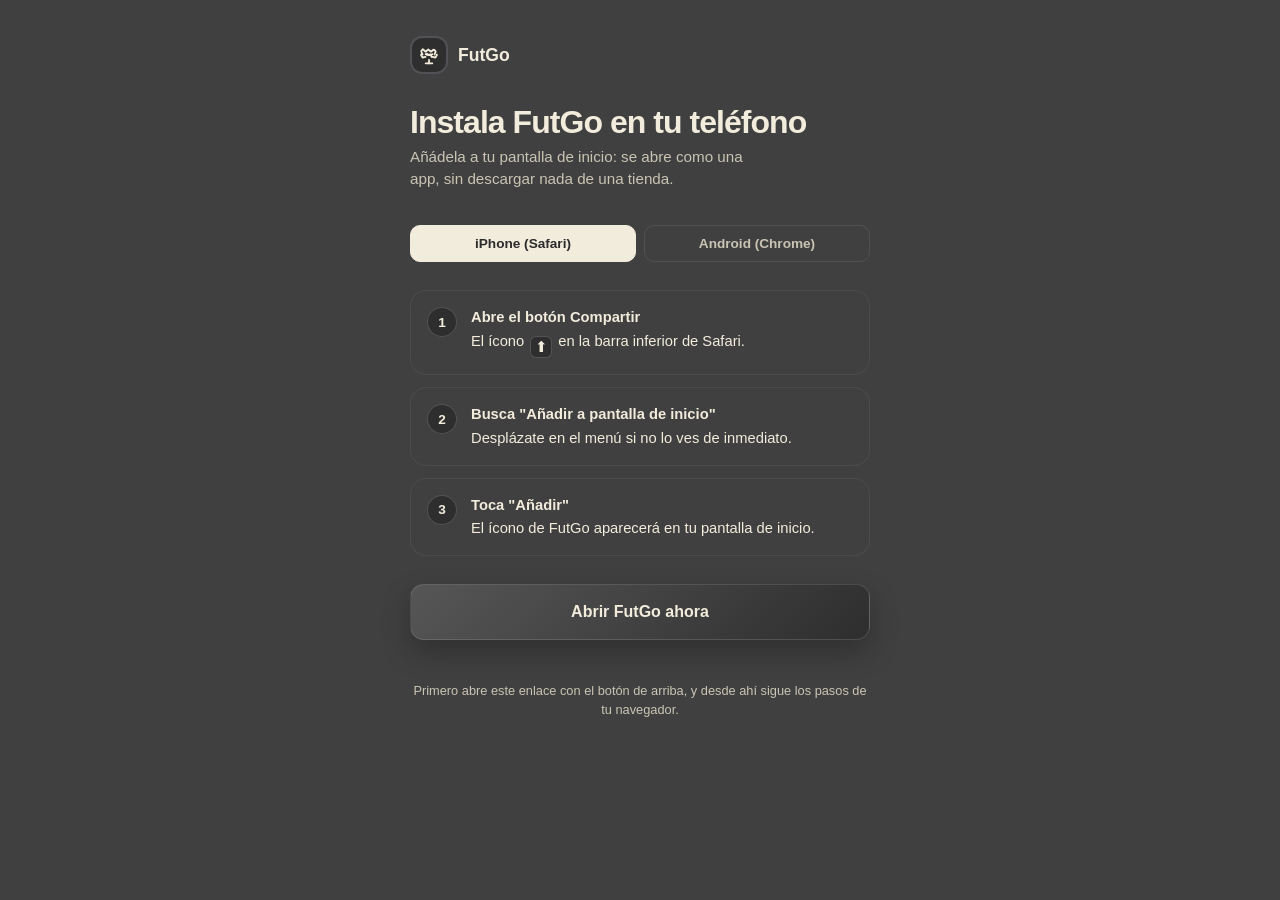
==== install/index.html @ bc7f9eb2 "Add install instructions page" ====
<!doctype html>
<html lang="es">
<head>
<meta charset="utf-8">
<meta name="viewport" content="width=device-width, initial-scale=1, viewport-fit=cover, maximum-scale=1">
<meta name="claude:viewport-fit-sides" content="cover">
<title>Instalar FutGo</title>
<style>
  :root{
    --bg:#404040; --panel:#4a4a4a; --fg:#F2ECDD; --muted:#c9c4b4; --accent:#F2ECDD;
    padding-top:env(safe-area-inset-top,0px); padding-bottom:env(safe-area-inset-bottom,0px);
  }
  *{box-sizing:border-box}
  body{margin:0;background:var(--bg);color:var(--fg);font-family:-apple-system,BlinkMacSystemFont,"Segoe UI",sans-serif;
    padding-top:max(16px,env(safe-area-inset-top,0px));
    padding-bottom:max(24px,env(safe-area-inset-bottom,0px));
    padding-left:max(16px,env(safe-area-inset-left,0px));
    padding-right:max(16px,env(safe-area-inset-right,0px));
    min-height:100dvh}
  .wrap{max-width:460px;margin:0 auto;display:flex;flex-direction:column;gap:28px;padding-top:20px}
  .brand{display:flex;align-items:center;gap:10px;font-weight:800;font-size:1.1rem}
  .brand .logo{width:38px;height:38px;border-radius:32%;background:#2e2e2e;display:grid;place-items:center;border:2px solid #969aa355}
  .brand svg{width:20px;height:20px;color:var(--fg)}
  h1{font-size:2rem;line-height:1.05;margin:4px 0 6px;font-weight:800;letter-spacing:-0.03em;text-wrap:balance}
  p.lead{margin:0;color:var(--muted);font-size:.95rem;line-height:1.5;max-width:40ch}
  .tabs{display:flex;gap:8px;margin-top:6px}
  .tab{flex:1;padding:10px 6px;border-radius:10px;border:1px solid #969aa330;background:#40404000;color:var(--muted);font-weight:700;font-size:.85rem;text-align:center;cursor:pointer}
  .tab.active{background:var(--fg);color:#2b2b2b;border-color:var(--fg)}
  .steps{display:grid;gap:12px}
  .step{display:flex;gap:14px;align-items:flex-start;background:#4040400c;border:1px solid #969aa31f;border-radius:16px;padding:16px}
  .step .num{flex:0 0 auto;width:30px;height:30px;border-radius:50%;background:#2e2e2e;border:1px solid #969aa355;display:grid;place-items:center;font-weight:800;font-size:.85rem}
  .step .txt{font-size:.92rem;line-height:1.45}
  .step .txt b{display:block;margin-bottom:2px}
  .icon-inline{display:inline-flex;align-items:center;justify-content:center;width:22px;height:22px;border-radius:6px;background:#2e2e2e;border:1px solid #969aa355;vertical-align:-6px;margin:0 2px}
  .panel{display:none}
  .panel.active{display:grid;gap:12px}
  a.cta{display:flex;align-items:center;justify-content:center;gap:10px;height:56px;border-radius:14px;background:linear-gradient(135deg,#565656,#2e2e2e);color:var(--fg);text-decoration:none;font-weight:800;font-size:1rem;box-shadow:0 12px 28px #12121255;border:1px solid #969aa340}
  .note{color:var(--muted);font-size:.8rem;text-align:center;line-height:1.5}
</style>
</head>
<body>
<div class="wrap">
  <div class="brand">
    <div class="logo"><svg viewBox="0 0 24 24" fill="none" stroke="currentColor" stroke-width="2.2" stroke-linecap="round" stroke-linejoin="round"><path d="M16.05 10.966a5 2.5 0 0 1-8.1 0"/><path d="M9.065 10.916a.5.5 0 0 1 .877-.329l1.373 1.373a.5.5 0 0 0 .615.076l1.299-.772a.5.5 0 0 1 .716.233l1.165 2.687"/><path d="m18.717 11.4 1.249-3.577a.498.498 0 0 0-.154-.55l-1.883-1.643a.5.5 0 0 0-.642-.01l-2.605 2.165a.5.5 0 0 1-.661-.011l-2.552-2.287a.5.5 0 0 0-.667.002l-2.52 2.26a.5.5 0 0 1-.666.002l-2.738-2.46a.498.498 0 0 0-.65-.01L2.892 7.287a.5.5 0 0 0-.144.564L4.283 11.4"/><path d="M2.748 11.402a.502.502 0 0 0-.242.737l1.618 2.628a.498.498 0 0 0 .523.225l3.14-.636"/><path d="m21.253 11.402.242.737-1.618 2.628a.498.498 0 0 1-.523.225l-3.14-.636"/><path d="M12 18v4"/><path d="M8 22h8"/></svg></div>
    <span>FutGo</span>
  </div>

  <div>
    <h1>Instala FutGo en tu teléfono</h1>
    <p class="lead">Añádela a tu pantalla de inicio: se abre como una app, sin descargar nada de una tienda.</p>
  </div>

  <div class="tabs">
    <div class="tab active" data-target="ios">iPhone (Safari)</div>
    <div class="tab" data-target="android">Android (Chrome)</div>
  </div>

  <div class="panel active" id="ios">
    <div class="steps">
      <div class="step"><div class="num">1</div><div class="txt"><b>Abre el botón Compartir</b>El ícono <span class="icon-inline" aria-hidden="true">⬆︎</span> en la barra inferior de Safari.</div></div>
      <div class="step"><div class="num">2</div><div class="txt"><b>Busca "Añadir a pantalla de inicio"</b>Desplázate en el menú si no lo ves de inmediato.</div></div>
      <div class="step"><div class="num">3</div><div class="txt"><b>Toca "Añadir"</b>El ícono de FutGo aparecerá en tu pantalla de inicio.</div></div>
    </div>
  </div>

  <div class="panel" id="android">
    <div class="steps">
      <div class="step"><div class="num">1</div><div class="txt"><b>Abre el menú ⋮</b>Arriba a la derecha en Chrome.</div></div>
      <div class="step"><div class="num">2</div><div class="txt"><b>Toca "Instalar app" o "Añadir a pantalla de inicio"</b>La opción exacta varía según tu versión de Chrome.</div></div>
      <div class="step"><div class="num">3</div><div class="txt"><b>Confirma "Instalar"</b>FutGo quedará instalada como una app normal.</div></div>
    </div>
  </div>

  <a class="cta" id="openBtn" href="../" target="_top">Abrir FutGo ahora</a>
  <p class="note">Primero abre este enlace con el botón de arriba, y desde ahí sigue los pasos de tu navegador.</p>
</div>
<script>
  try{
    const tabs=document.querySelectorAll('.tab');
    tabs.forEach(t=>t.addEventListener('click',()=>{
      tabs.forEach(x=>x.classList.remove('active'));
      document.querySelectorAll('.panel').forEach(p=>p.classList.remove('active'));
      t.classList.add('active');
      document.getElementById(t.dataset.target).classList.add('active');
    }));
    if(/Android/i.test(navigator.userAgent)){
      document.querySelector('.tab[data-target=android]').click();
    }
  }catch(e){}
</script>
</body>
</html>
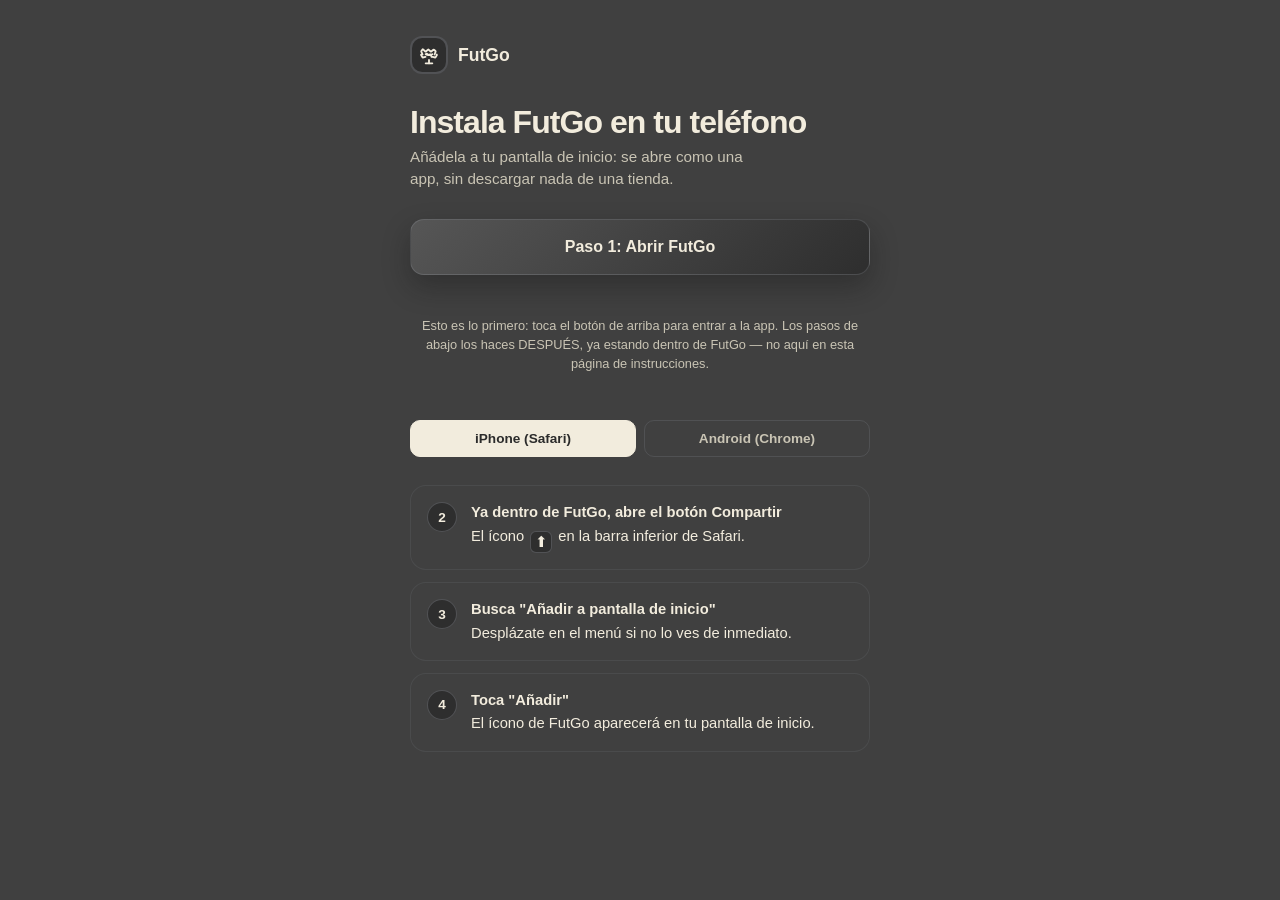
==== commit db474e87: "Clarify install page: open the app first, then Add to Home Screen" ====
--- a/install/index.html
+++ b/install/index.html
@@ -50,6 +50,9 @@
     <p class="lead">Añádela a tu pantalla de inicio: se abre como una app, sin descargar nada de una tienda.</p>
   </div>
 
+  <a class="cta" id="openBtn" href="../">Paso 1: Abrir FutGo</a>
+  <p class="note">Esto es lo primero: toca el botón de arriba para entrar a la app. Los pasos de abajo los haces DESPUÉS, ya estando dentro de FutGo — no aquí en esta página de instrucciones.</p>
+
   <div class="tabs">
     <div class="tab active" data-target="ios">iPhone (Safari)</div>
     <div class="tab" data-target="android">Android (Chrome)</div>
@@ -57,22 +60,19 @@
 
   <div class="panel active" id="ios">
     <div class="steps">
-      <div class="step"><div class="num">1</div><div class="txt"><b>Abre el botón Compartir</b>El ícono <span class="icon-inline" aria-hidden="true">⬆︎</span> en la barra inferior de Safari.</div></div>
-      <div class="step"><div class="num">2</div><div class="txt"><b>Busca "Añadir a pantalla de inicio"</b>Desplázate en el menú si no lo ves de inmediato.</div></div>
-      <div class="step"><div class="num">3</div><div class="txt"><b>Toca "Añadir"</b>El ícono de FutGo aparecerá en tu pantalla de inicio.</div></div>
+      <div class="step"><div class="num">2</div><div class="txt"><b>Ya dentro de FutGo, abre el botón Compartir</b>El ícono <span class="icon-inline" aria-hidden="true">⬆︎</span> en la barra inferior de Safari.</div></div>
+      <div class="step"><div class="num">3</div><div class="txt"><b>Busca "Añadir a pantalla de inicio"</b>Desplázate en el menú si no lo ves de inmediato.</div></div>
+      <div class="step"><div class="num">4</div><div class="txt"><b>Toca "Añadir"</b>El ícono de FutGo aparecerá en tu pantalla de inicio.</div></div>
     </div>
   </div>
 
   <div class="panel" id="android">
     <div class="steps">
-      <div class="step"><div class="num">1</div><div class="txt"><b>Abre el menú ⋮</b>Arriba a la derecha en Chrome.</div></div>
-      <div class="step"><div class="num">2</div><div class="txt"><b>Toca "Instalar app" o "Añadir a pantalla de inicio"</b>La opción exacta varía según tu versión de Chrome.</div></div>
-      <div class="step"><div class="num">3</div><div class="txt"><b>Confirma "Instalar"</b>FutGo quedará instalada como una app normal.</div></div>
+      <div class="step"><div class="num">2</div><div class="txt"><b>Ya dentro de FutGo, abre el menú ⋮</b>Arriba a la derecha en Chrome.</div></div>
+      <div class="step"><div class="num">3</div><div class="txt"><b>Toca "Instalar app" o "Añadir a pantalla de inicio"</b>La opción exacta varía según tu versión de Chrome.</div></div>
+      <div class="step"><div class="num">4</div><div class="txt"><b>Confirma "Instalar"</b>FutGo quedará instalada como una app normal.</div></div>
     </div>
   </div>
-
-  <a class="cta" id="openBtn" href="../" target="_top">Abrir FutGo ahora</a>
-  <p class="note">Primero abre este enlace con el botón de arriba, y desde ahí sigue los pasos de tu navegador.</p>
 </div>
 <script>
   try{
